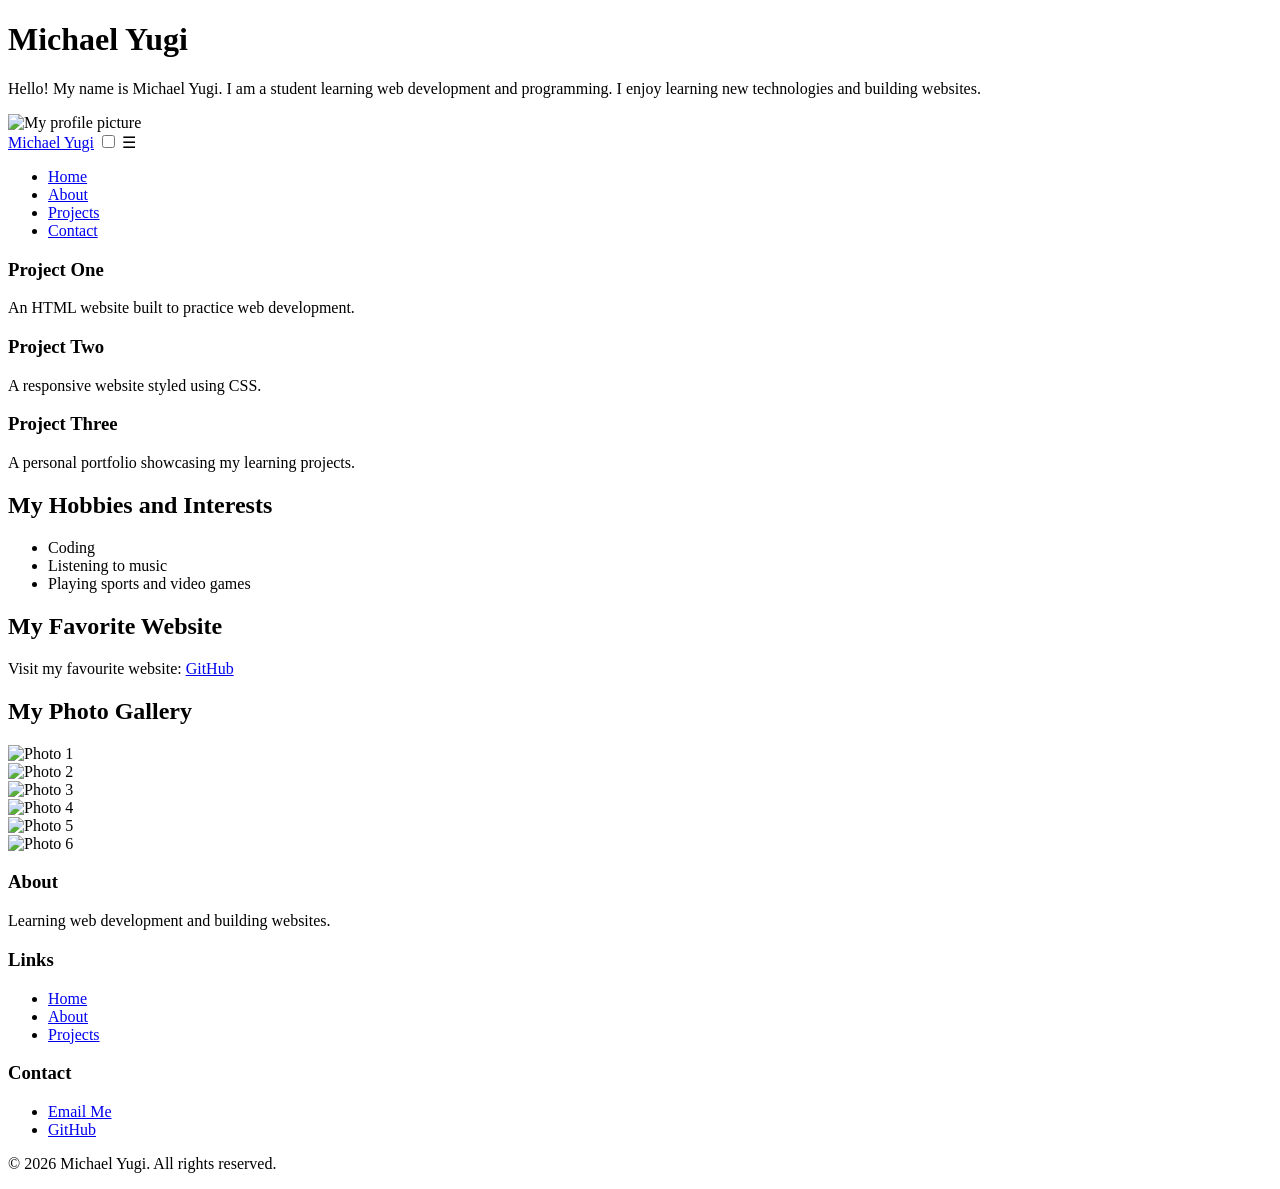
==== index.html @ ea3ce77a "Rename index,html to index.html" ====
<!DOCTYPE html>
<html lang="en">
<head>
    <meta charset="UTF-8">
    <meta name="viewport" content="width=device-width, initial-scale=1.0">
    <title>Michael Yugi - Home</title>

<link rel="preconnect" href="https://fonts.googleapis.com">
<link rel="preconnect" href="https://fonts.gstatic.com" crossorigin>
<link href="https://fonts.googleapis.com/css2?family=Roboto:wght@400;500;600;700&display=swap" rel="stylesheet">

<link rel="stylesheet" href="styles.css">
</head>
    
<body>

    <!-- Main heading -->
    <h1>Michael Yugi</h1>

    <!-- Introduction -->
    <p>
        Hello! My name is Michael Yugi. I am a student learning
        web development and programming. I enjoy learning new
        technologies and building websites.
    </p>
    
    <!-- My image -->
    <img src="https://placehold.co/300x300" alt="My profile picture">

<nav class="navbar">
    <a href="#home" class="logo">Michael Yugi</a>

    <input type="checkbox" id="menu-toggle">

    <label for="menu-toggle" class="menu-icon">
        ☰
    </label>

    <ul class="nav-links">
        <li><a href="#home">Home</a></li>
        <li><a href="#about">About</a></li>
        <li><a href="#projects">Projects</a></li>
        <li><a href="#contact">Contact</a></li>
    </ul>
</nav>

    <!-- Cards Section -->
<section class="cards-container" id="projects">

    <div class="card">
        <h3>Project One</h3>
        <p> An HTML website built to practice web development.</p>
    </div>

    <div class="card">
        <h3>Project Two</h3>
        <p>A responsive website styled using CSS.</p>
    </div>

    <div class="card">
        <h3>Project Three</h3>
        <p>A personal portfolio showcasing my learning projects.</p>
    </div>

</section>
    
    <!-- Hobbies -->
    <h2>My Hobbies and Interests</h2>

    <ul>
        <li>Coding</li>
        <li>Listening to music</li>
        <li> Playing sports and video games</li>
    </ul>

    <!-- Favorite website -->
    <h2>My Favorite Website</h2>

    <p>
        Visit my favourite website:
        <a href="https://github.com" target="_blank">GitHub</a>
    </p>

  <!-- Photo Gallery -->
<section class="gallery-section">

    <h2>My Photo Gallery</h2>

    <div class="photo-gallery">

        <div class="gallery-item">
            <img src="images/photo1.jpg" alt="Photo 1">
        </div>

        <div class="gallery-item">
            <img src="images/photo2.jpg" alt="Photo 2">
        </div>

        <div class="gallery-item">
            <img src="images/photo3.jpg" alt="Photo 3">
        </div>

        <div class="gallery-item">
            <img src="images/photo4.jpg" alt="Photo 4">
        </div>

        <div class="gallery-item">
            <img src="images/photo5.jpg" alt="Photo 5">
        </div>

        <div class="gallery-item">
            <img src="images/photo6.jpg" alt="Photo 6">
        </div>

    </div>

</section>

</body>
</html>

<!-- Footer -->
<footer class="footer">
    <div class="footer-columns">
        <div class="footer-column">
            <h3>About</h3>
            <p>Learning web development and building websites.</p>
        </div>
        <div class="footer-column">
            <h3>Links</h3>
            <ul>
            <li><a href="#home">Home</a></li>
            <li><a href="#about">About</a></li>
            <li><a href="#projects">Projects</a></li>
            </ul>
        </div>
        <div class="footer-column">
            <h3>Contact</h3>
            <ul>
            <li><a href="mailto:michaelyugi598@gmail.com">Email Me</a></li>
            <li><a href="https://github.com/michael-yugi">GitHub</a></li>
        </ul>
        </div>
    </div>
    
    <p class="copyright">
        &copy; 2026 Michael Yugi. All rights reserved.
    </p>
</footer>
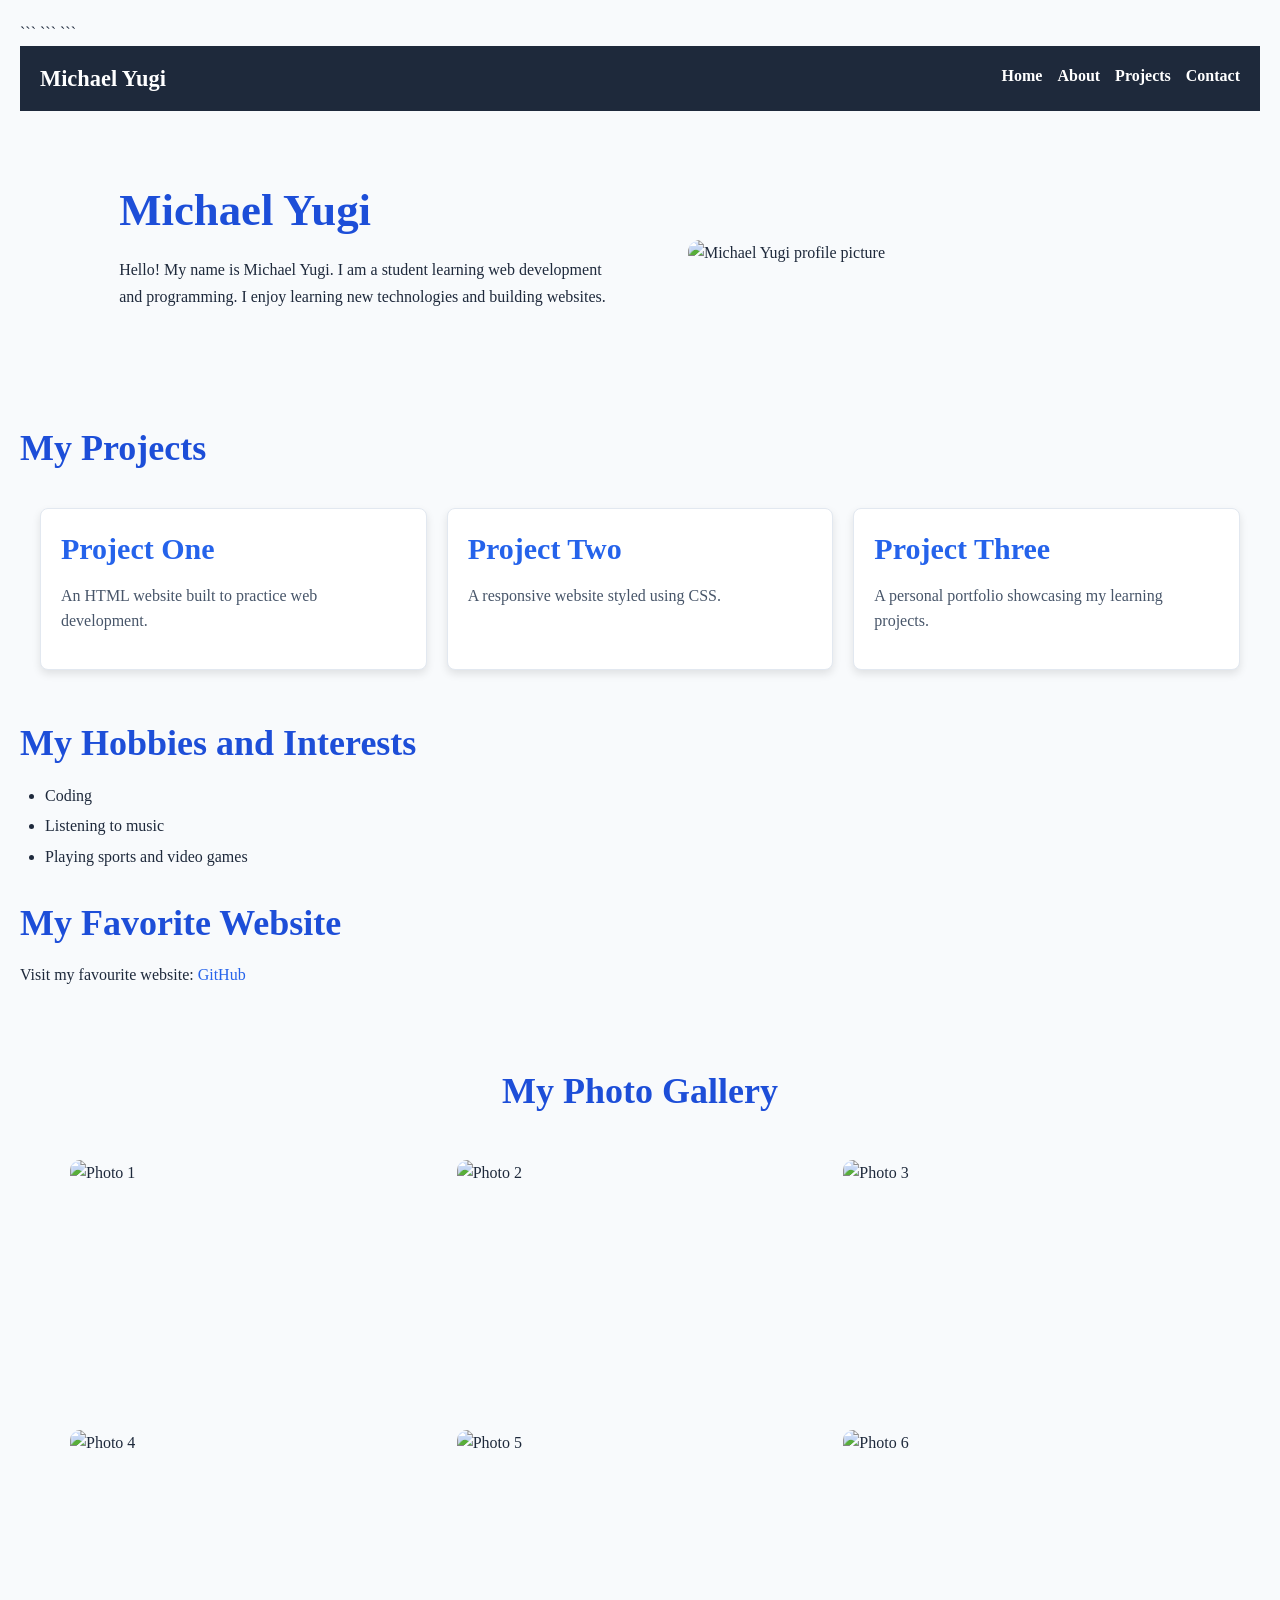
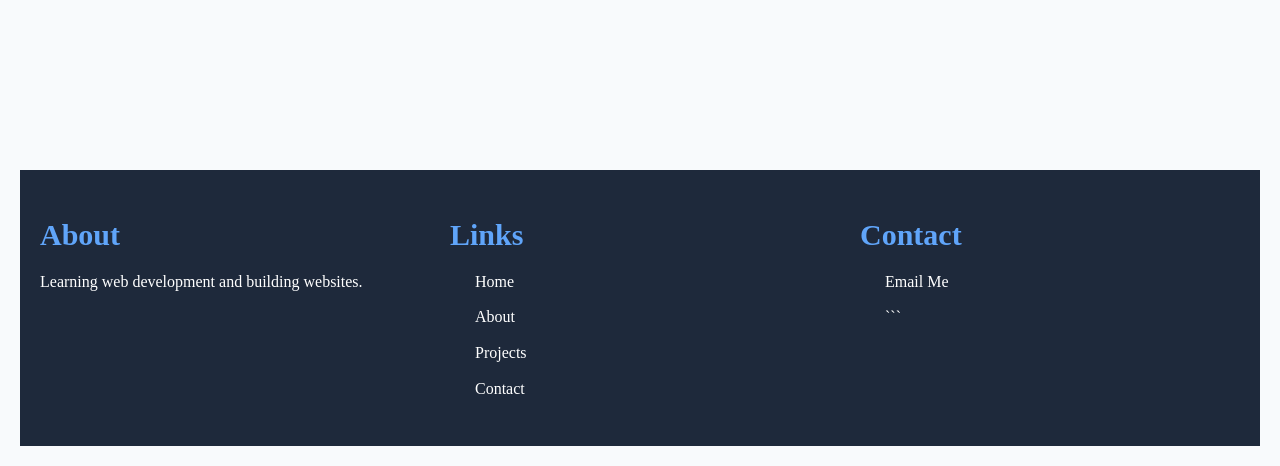
==== commit 02ea87aa: "deleted exercise 2" ====
--- a/index.html
+++ b/index.html
@@ -1,149 +1,215 @@
 <!DOCTYPE html>
+
 <html lang="en">
+
 <head>
     <meta charset="UTF-8">
     <meta name="viewport" content="width=device-width, initial-scale=1.0">
-    <title>Michael Yugi - Home</title>
-
-<link rel="preconnect" href="https://fonts.googleapis.com">
-<link rel="preconnect" href="https://fonts.gstatic.com" crossorigin>
-<link href="https://fonts.googleapis.com/css2?family=Roboto:wght@400;500;600;700&display=swap" rel="stylesheet">
+
+```
+<meta name="description" content="Michael Yugi's personal portfolio website.">
+
+<title>Michael Yugi - Home</title>
 
 <link rel="stylesheet" href="styles.css">
+```
+
 </head>
-    
+
 <body>
 
-    <!-- Main heading -->
-    <h1>Michael Yugi</h1>
-
-    <!-- Introduction -->
-    <p>
-        Hello! My name is Michael Yugi. I am a student learning
-        web development and programming. I enjoy learning new
-        technologies and building websites.
-    </p>
-    
-    <!-- My image -->
-    <img src="https://placehold.co/300x300" alt="My profile picture">
-
-<nav class="navbar">
-    <a href="#home" class="logo">Michael Yugi</a>
-
-    <input type="checkbox" id="menu-toggle">
-
-    <label for="menu-toggle" class="menu-icon">
-        ☰
-    </label>
-
-    <ul class="nav-links">
-        <li><a href="#home">Home</a></li>
-        <li><a href="#about">About</a></li>
-        <li><a href="#projects">Projects</a></li>
-        <li><a href="#contact">Contact</a></li>
-    </ul>
-</nav>
-
-    <!-- Cards Section -->
-<section class="cards-container" id="projects">
-
-    <div class="card">
-        <h3>Project One</h3>
-        <p> An HTML website built to practice web development.</p>
-    </div>
-
-    <div class="card">
-        <h3>Project Two</h3>
-        <p>A responsive website styled using CSS.</p>
-    </div>
-
-    <div class="card">
-        <h3>Project Three</h3>
-        <p>A personal portfolio showcasing my learning projects.</p>
-    </div>
-
-</section>
-    
-    <!-- Hobbies -->
-    <h2>My Hobbies and Interests</h2>
-
-    <ul>
-        <li>Coding</li>
-        <li>Listening to music</li>
-        <li> Playing sports and video games</li>
-    </ul>
-
-    <!-- Favorite website -->
-    <h2>My Favorite Website</h2>
-
-    <p>
-        Visit my favourite website:
-        <a href="https://github.com" target="_blank">GitHub</a>
-    </p>
-
-  <!-- Photo Gallery -->
-<section class="gallery-section">
-
-    <h2>My Photo Gallery</h2>
-
-    <div class="photo-gallery">
-
-        <div class="gallery-item">
-            <img src="images/photo1.jpg" alt="Photo 1">
-        </div>
-
-        <div class="gallery-item">
-            <img src="images/photo2.jpg" alt="Photo 2">
-        </div>
-
-        <div class="gallery-item">
-            <img src="images/photo3.jpg" alt="Photo 3">
-        </div>
-
-        <div class="gallery-item">
-            <img src="images/photo4.jpg" alt="Photo 4">
-        </div>
-
-        <div class="gallery-item">
-            <img src="images/photo5.jpg" alt="Photo 5">
-        </div>
-
-        <div class="gallery-item">
-            <img src="images/photo6.jpg" alt="Photo 6">
-        </div>
-
-    </div>
-
-</section>
-
-</body>
-</html>
+```
+<!-- Navigation Bar -->
+<header>
+    <nav class="navbar">
+
+        <a href="index.html" class="logo">Michael Yugi</a>
+
+        <input type="checkbox" id="menu-toggle">
+
+        <label for="menu-toggle" class="menu-icon">
+            ☰
+        </label>
+
+        <ul class="nav-links">
+            <li><a href="index.html">Home</a></li>
+            <li><a href="about.html">About</a></li>
+            <li><a href="projects.html">Projects</a></li>
+            <li><a href="contact.html">Contact</a></li>
+        </ul>
+
+    </nav>
+</header>
+
+
+<!-- Main Content -->
+<main id="home">
+
+    <!-- Hero Section -->
+    <section class="hero">
+
+        <div class="hero-content">
+
+            <h1>Michael Yugi</h1>
+
+            <p>
+                Hello! My name is Michael Yugi. I am a student learning
+                web development and programming. I enjoy learning new
+                technologies and building websites.
+            </p>
+
+        </div>
+
+        <div class="hero-image">
+            <img src="https://placehold.co/300x300"
+                alt="Michael Yugi profile picture">
+        </div>
+
+    </section>
+
+
+    <!-- Projects Section -->
+    <section class="cards-section" id="projects">
+
+        <h2>My Projects</h2>
+
+        <div class="cards-container">
+
+            <div class="card">
+                <h3>Project One</h3>
+                <p>
+                    An HTML website built to practice web development.
+                </p>
+            </div>
+
+            <div class="card">
+                <h3>Project Two</h3>
+                <p>
+                    A responsive website styled using CSS.
+                </p>
+            </div>
+
+            <div class="card">
+                <h3>Project Three</h3>
+                <p>
+                    A personal portfolio showcasing my learning projects.
+                </p>
+            </div>
+
+        </div>
+
+    </section>
+
+
+    <!-- Hobbies Section -->
+    <section class="hobbies-section" id="about">
+
+        <h2>My Hobbies and Interests</h2>
+
+        <ul>
+            <li>Coding</li>
+            <li>Listening to music</li>
+            <li>Playing sports and video games</li>
+        </ul>
+
+    </section>
+
+
+    <!-- Favorite Website -->
+    <section class="favorite-website">
+
+        <h2>My Favorite Website</h2>
+
+        <p>
+            Visit my favourite website:
+            <a href="https://github.com" target="_blank"
+                rel="noopener noreferrer">GitHub</a>
+        </p>
+
+    </section>
+
+
+    <!-- Photo Gallery -->
+    <section class="gallery-section">
+
+        <h2>My Photo Gallery</h2>
+
+        <div class="photo-gallery">
+
+            <div class="gallery-item">
+                <img src="images/photo1.jpg" alt="Photo 1">
+            </div>
+
+            <div class="gallery-item">
+                <img src="images/photo2.jpg" alt="Photo 2">
+            </div>
+
+            <div class="gallery-item">
+                <img src="images/photo3.jpg" alt="Photo 3">
+            </div>
+
+            <div class="gallery-item">
+                <img src="images/photo4.jpg" alt="Photo 4">
+            </div>
+
+            <div class="gallery-item">
+                <img src="images/photo5.jpg" alt="Photo 5">
+            </div>
+
+            <div class="gallery-item">
+                <img src="images/photo6.jpg" alt="Photo 6">
+            </div>
+
+        </div>
+
+    </section>
+
+</main>
+
 
 <!-- Footer -->
 <footer class="footer">
+
     <div class="footer-columns">
+
+        <!-- About Column -->
         <div class="footer-column">
+
             <h3>About</h3>
-            <p>Learning web development and building websites.</p>
-        </div>
+
+            <p>
+                Learning web development and building websites.
+            </p>
+
+        </div>
+
+
+        <!-- Links Column -->
         <div class="footer-column">
+
             <h3>Links</h3>
+
             <ul>
-            <li><a href="#home">Home</a></li>
-            <li><a href="#about">About</a></li>
-            <li><a href="#projects">Projects</a></li>
+                <li><a href="index.html">Home</a></li>
+                <li><a href="about.html">About</a></li>
+                <li><a href="projects.html">Projects</a></li>
+                <li><a href="contact.html">Contact</a></li>
             </ul>
-        </div>
+
+        </div>
+
+
+        <!-- Contact Column -->
         <div class="footer-column">
+
             <h3>Contact</h3>
+
             <ul>
-            <li><a href="mailto:michaelyugi598@gmail.com">Email Me</a></li>
-            <li><a href="https://github.com/michael-yugi">GitHub</a></li>
-        </ul>
-        </div>
-    </div>
-    
-    <p class="copyright">
-        &copy; 2026 Michael Yugi. All rights reserved.
-    </p>
-</footer>
+                <li>
+                    <a href="mailto:michaelyugi598@gmail.com">
+                        Email Me
+                    </a>
+                </li>
+
+                <li>
+```
--- a/styles.css
+++ b/styles.css
@@ -0,0 +1,1385 @@
+@import url('https://fonts.googleapis.com/css2?family=Open+Sans:wght@400;500;600;700&family=Poppins:wght@400;500;600;700&display=swap');
+* {
+    margin: 0;
+    padding: 0;
+    box-sizing: border-box;
+}
+
+body {
+    font-family: 'Roboto', sans-serif;
+    font-size: 16px;
+    line-height: 1.6;
+    color: #333333;
+    background-color: #f4f4f4;
+    padding: 20px;
+}
+
+h1 {
+    font-size: 36px;
+    font-weight: 700;
+    color: #1a73e8;
+    margin-bottom: 20px;
+}
+
+h2 {
+    font-size: 28px;
+    font-weight: 700;
+    color: #174ea6;
+    margin-top: 20px;
+    margin-bottom: 15px;
+}
+
+h3 {
+    font-size: 24px;
+    font-weight: 600;
+    color: #333333;
+    margin-top: 15px;
+    margin-bottom: 12px;
+}
+
+h4 {
+    font-size: 20px;
+    font-weight: 600;
+    color: #333333;
+    margin-top: 12px;
+    margin-bottom: 10px;
+}
+
+h5 {
+    font-size: 18px;
+    font-weight: 500;
+    color: #444444;
+    margin-top: 10px;
+    margin-bottom: 8px;
+}
+
+h6 {
+    font-size: 16px;
+    font-weight: 500;
+    color: #555555;
+    margin-top: 8px;
+    margin-bottom: 6px;
+}
+
+p {
+    margin-bottom: 15px;
+}
+
+a {
+    color: #1a73e8;
+    text-decoration: none;
+}
+
+a:hover {
+    color: #174ea6;
+    text-decoration: underline;
+}
+
+ul,
+ol {
+    margin-left: 25px;
+    margin-bottom: 15px;
+}
+
+li {
+    margin-bottom: 5px;
+}
+
+img {
+    max-width: 100%;
+    height: auto;
+}
+
+button {
+    background-color: #1a73e8;
+    color: white;
+    padding: 10px 20px;
+    border: none;
+    border-radius: 5px;
+    cursor: pointer;
+    font-size: 16px;
+}
+
+button:hover {
+    background-color: #174ea6;
+}
+
+@media (max-width: 600px) {
+    body {
+        padding: 10px;
+    }
+
+    h1 {
+        font-size: 28px;
+    }
+
+    h2 {
+        font-size: 24px;
+    }
+
+    h3 {
+        font-size: 20px;
+    }
+}
+
+/* Typography System */
+
+:root {
+    --font-xs: 0.75rem;    /* 12px */
+    --font-sm: 0.875rem;   /* 14px */
+    --font-base: 1rem;     /* 16px */
+    --font-lg: 1.125rem;   /* 18px */
+    --font-xl: 1.5rem;     /* 24px */
+    --font-2xl: 1.875rem;  /* 30px */
+    --font-3xl: 2.25rem;   /* 36px */
+    --font-4xl: 2.5rem;    /* 40px */
+}
+
+/* Body text */
+body {
+    font-family: "Roboto", sans-serif;
+    font-size: var(--font-base);
+    line-height: 1.6;
+    color: var(--color-text);
+    background-color: var(--color-background);
+}
+
+/* Headings */
+h1,
+h2,
+h3,
+h4,
+h5,
+h6 {
+    font-family: "Poppins", sans-serif;
+    line-height: 1.2;
+}
+
+h1 {
+    font-size: var(--font-4xl);
+}
+
+h2 {
+    font-size: var(--font-3xl);
+}
+
+h3 {
+    font-size: var(--font-2xl);
+}
+
+/* Small text */
+small {
+    font-size: var(--font-sm);
+}
+
+/* Color Scheme */
+
+:root {
+    --color-primary: #2563eb;
+    --color-secondary: #7c3aed;
+    --color-background: #f8fafc;
+    --color-text: #1e293b;
+    --color-muted: #64748b;
+
+    /* Primary color variations */
+    --color-primary-light: #dbeafe;
+    --color-primary-dark: #1d4ed8;
+}
+
+/* Page background and text */
+body {
+    background-color: var(--color-background);
+    color: var(--color-text);
+}
+
+/* Headings */
+h1,
+h2,
+h3 {
+    color: var(--color-primary-dark);
+}
+
+/* Links */
+a {
+    color: var(--color-primary);
+    text-decoration: none;
+}
+
+a:hover {
+    color: var(--color-secondary);
+    text-decoration: underline;
+}
+
+/* Buttons */
+button {
+    background-color: var(--color-primary);
+    color: white;
+    padding: 10px 20px;
+    border: none;
+    border-radius: 6px;
+    cursor: pointer;
+}
+
+button:hover {
+    background-color: var(--color-primary-dark);
+}
+
+/* Cards and sections */
+.card {
+    background-color: var(--color-background);
+    padding: 20px;
+    border-radius: 10px;
+    border: 1px solid #e2e8f0;
+}
+
+/* Muted text */
+small,
+.muted-text {
+    color: var(--color-muted);
+}
+
+/* Navigation Bar */
+.navbar {
+    display: flex;
+    justify-content: space-between;
+    align-items: center;
+    padding: 15px 30px;
+    background-color: #1e293b;
+    color: white;
+}
+
+.logo {
+    font-size: 24px;
+    font-weight: bold;
+}
+
+.nav-links {
+    display: flex;
+    gap: 20px;
+    list-style: none;
+    margin: 0;
+    padding: 0;
+}
+
+.nav-links a {
+    color: white;
+    text-decoration: none;
+}
+
+.nav-links a:hover {
+    color: #60a5fa;
+}
+
+/* Responsive Navigation */
+@media (max-width: 600px) {
+    .navbar {
+        flex-direction: column;
+        gap: 15px;
+    }
+
+    .nav-links {
+        flex-wrap: wrap;
+        justify-content: center;
+        gap: 12px;
+    }
+}
+
+/* Cards Layout */
+.cards-container {
+    display: flex;
+    justify-content: space-between;
+    align-items: stretch;
+    flex-wrap: wrap;
+    gap: 20px;
+    padding: 30px;
+}
+
+.card {
+    flex: 1 1 250px;
+    padding: 20px;
+    background-color: white;
+    border: 1px solid #e2e8f0;
+    border-radius: 10px;
+    box-shadow: 0 4px 8px rgba(0, 0, 0, 0.1);
+}
+
+.card h3 {
+    margin-top: 0;
+    color: #2563eb;
+}
+
+.card p {
+    color: #475569;
+}
+
+/* Footer Layout */
+.footer {
+    background-color: #1e293b;
+    color: white;
+    padding: 30px;
+}
+
+.footer-columns {
+    display: flex;
+    justify-content: space-between;
+    gap: 30px;
+    flex-wrap: wrap;
+}
+
+.footer-column {
+    flex: 1 1 200px;
+}
+
+.footer-column h3 {
+    color: #60a5fa;
+}
+
+.footer-column a {
+    display: block;
+    color: white;
+    text-decoration: none;
+    margin-bottom: 8px;
+}
+
+.footer-column a:hover {
+    color: #60a5fa;
+}
+
+.copyright {
+    text-align: center;
+    border-top: 1px solid #475569;
+    padding-top: 15px;
+    margin-top: 25px;
+}
+
+/* Photo Gallery */
+.gallery-section {
+    padding: 30px;
+}
+
+.gallery-section h2 {
+    text-align: center;
+    margin-bottom: 25px;
+}
+
+.photo-gallery {
+    display: grid;
+    grid-template-columns: repeat(3, 1fr);
+    gap: 20px;
+}
+
+.gallery-item {
+    overflow: hidden;
+    border-radius: 10px;
+}
+
+.gallery-item img {
+    width: 100%;
+    height: 220px;
+    object-fit: cover;
+    display: block;
+    transition: transform 0.3s ease;
+}
+
+.gallery-item img:hover {
+    transform: scale(1.05);
+}
+
+/* Responsive Gallery */
+@media (max-width: 768px) {
+    .photo-gallery {
+        grid-template-columns: repeat(2, 1fr);
+    }
+}
+
+@media (max-width: 480px) {
+    .photo-gallery {
+        grid-template-columns: 1fr;
+    }
+}
+
+/* Mobile-first navigation */
+
+.navbar {
+    display: flex;
+    justify-content: space-between;
+    align-items: center;
+    flex-wrap: wrap;
+    padding: 15px 20px;
+    background-color: #1e293b;
+}
+
+.logo {
+    color: white;
+    font-size: 1.4rem;
+    font-weight: bold;
+    text-decoration: none;
+}
+
+#menu-toggle {
+    display: none;
+}
+
+.menu-icon {
+    color: white;
+    font-size: 1.8rem;
+    cursor: pointer;
+}
+
+.nav-links {
+    display: none;
+    flex-direction: column;
+    width: 100%;
+    gap: 15px;
+    list-style: none;
+    padding: 20px 0 0;
+    margin: 0;
+}
+
+.nav-links a {
+    color: white;
+    text-decoration: none;
+}
+
+.nav-links a:hover {
+    color: #60a5fa;
+}
+
+/* Show menu when hamburger is clicked */
+#menu-toggle:checked ~ .nav-links {
+    display: flex;
+}
+
+/* Desktop navigation */
+@media (min-width: 768px) {
+    .menu-icon {
+        display: none;
+    }
+
+    .nav-links {
+        display: flex;
+        flex-direction: row;
+        width: auto;
+        padding: 0;
+    }
+}
+
+/* Mobile-first home page */
+
+.hero {
+    display: flex;
+    flex-direction: column;
+    gap: 30px;
+    padding: 40px 20px;
+}
+
+.hero-content {
+    width: 100%;
+}
+
+.hero-content h1 {
+    font-size: 2rem;
+}
+
+.hero-content p {
+    line-height: 1.7;
+}
+
+.hero-image img {
+    display: block;
+    width: 100%;
+    max-width: 350px;
+    height: auto;
+    margin: 0 auto;
+    border-radius: 12px;
+}
+
+.hero-button {
+    display: inline-block;
+    padding: 12px 20px;
+    margin-top: 10px;
+    background-color: #2563eb;
+    color: white;
+    text-decoration: none;
+    border-radius: 6px;
+}
+
+/* Desktop hero layout */
+@media (min-width: 1024px) {
+    .hero {
+        flex-direction: row;
+        align-items: center;
+        justify-content: space-between;
+        gap: 50px;
+        padding: 70px 8%;
+    }
+
+    .hero-content,
+    .hero-image {
+        flex: 1;
+    }
+
+    .hero-content h1 {
+        font-size: 2.8rem;
+    }
+
+    .hero-image img {
+        max-width: 450px;
+    }
+}
+
+/* Mobile-first projects layout */
+
+.projects-section {
+    padding: 40px 20px;
+}
+
+.projects-section h2 {
+    text-align: center;
+    margin-bottom: 25px;
+}
+
+.projects-grid {
+    display: grid;
+    grid-template-columns: 1fr;
+    gap: 20px;
+}
+
+.project-card {
+    padding: 20px;
+    background-color: white;
+    border: 1px solid #e2e8f0;
+    border-radius: 10px;
+    box-shadow: 0 4px 8px rgba(0, 0, 0, 0.08);
+}
+
+/* Tablet: two columns */
+@media (min-width: 768px) {
+    .projects-grid {
+        grid-template-columns: repeat(2, minmax(0, 1fr));
+    }
+}
+
+/* Desktop: three columns */
+@media (min-width: 1024px) {
+    .projects-grid {
+        grid-template-columns: repeat(3, minmax(0, 1fr));
+    }
+}
+
+/* Large desktop */
+@media (min-width: 1280px) {
+    .projects-section {
+        padding: 60px 8%;
+    }
+}
+
+/* Mobile-first contact layout */
+
+.contact-section {
+    padding: 40px 20px;
+}
+
+.contact-layout {
+    display: grid;
+    grid-template-columns: 1fr;
+    gap: 30px;
+}
+
+.contact-form {
+    display: flex;
+    flex-direction: column;
+    gap: 12px;
+    width: 100%;
+}
+
+.contact-form input,
+.contact-form textarea {
+    width: 100%;
+    box-sizing: border-box;
+    padding: 12px;
+    border: 1px solid #cbd5e1;
+    border-radius: 6px;
+    font: inherit;
+}
+
+.contact-form button {
+    padding: 12px;
+    background-color: #2563eb;
+    color: white;
+    border: none;
+    border-radius: 6px;
+    cursor: pointer;
+}
+
+.contact-sidebar {
+    padding: 20px;
+    background-color: #e2e8f0;
+    border-radius: 10px;
+}
+
+/* Desktop: form and sidebar */
+@media (min-width: 1024px) {
+    .contact-layout {
+        grid-template-columns: 2fr 1fr;
+        align-items: start;
+    }
+}
+
+/* Responsive foundation */
+
+*,
+*::before,
+*::after {
+    box-sizing: border-box;
+}
+
+html {
+    scroll-behavior: smooth;
+}
+
+body {
+    margin: 0;
+    min-width: 320px;
+}
+
+img {
+    max-width: 100%;
+    height: auto;
+}
+
+section {
+    scroll-margin-top: 20px;
+}
+
+/* Tablet */
+@media (min-width: 768px) {
+    body {
+        font-size: 1rem;
+    }
+}
+
+/* Desktop */
+@media (min-width: 1024px) {
+    body {
+        font-size: 1.05rem;
+    }
+}
+
+/* Large desktop */
+@media (min-width: 1280px) {
+    body {
+        font-size: 1.1rem;
+    }
+}
+/* Button hover effect */
+button,
+.hero-button {
+    transition: all 0.3s ease;
+}
+
+button:hover,
+.hero-button:hover {
+    transform: translateY(-2px);
+    box-shadow: 0 4px 6px rgba(0, 0, 0, 0.1);
+}
+
+/* Link hover effect */
+a {
+    transition: color 0.3s ease;
+}
+
+a:hover {
+    color: var(--color-primary);
+}
+
+/* Card hover effect */
+.card,
+.project-card {
+    transition: transform 0.3s ease, box-shadow 0.3s ease;
+}
+
+.card:hover,
+.project-card:hover {
+    transform: translateY(-5px);
+    box-shadow: 0 10px 20px rgba(0, 0, 0, 0.1);
+}
+/* Smooth transitions */
+button,
+.card,
+.project-card,
+.hero-button,
+.nav-links a {
+    transition: all 0.3s ease;
+}
+
+/* Keyboard accessibility */
+a:focus-visible,
+button:focus-visible,
+input:focus-visible,
+textarea:focus-visible {
+    outline: 2px solid var(--color-primary);
+    outline-offset: 2px;
+}
+
+/* Make form fields easier to identify */
+input:focus-visible,
+textarea:focus-visible {
+    border-color: var(--color-primary);
+}
+
+/* Consistent spacing */
+section {
+    margin-bottom: 30px;
+}
+
+h1,
+h2,
+h3 {
+    line-height: 1.3;
+}
+
+/* Responsive images */
+img {
+    max-width: 100%;
+    height: auto;
+}
+
+/* Prevent unwanted horizontal scrolling */
+html,
+body {
+    max-width: 100%;
+}
+
+*,
+*::before,
+*::after {
+    box-sizing: border-box;
+}
+
+/* Respect reduced-motion preferences */
+@media (prefers-reduced-motion: reduce) {
+    *,
+    *::before,
+    *::after {
+        scroll-behavior: auto !important;
+        transition-duration: 0.01ms !important;
+        animation-duration: 0.01ms !important;
+        animation-iteration-count: 1 !important;
+    }
+}
+
+/* Box Model Practice */
+
+.box-container {
+    display: flex;
+    flex-wrap: wrap;
+    gap: 20px;
+    padding: 20px;
+}
+
+.box {
+    width: 200px;
+    min-height: 120px;
+    text-align: center;
+    font-weight: bold;
+    display: flex;
+    justify-content: center;
+    align-items: center;
+}
+
+/* Exercise 1: Content */
+.content-box {
+    background-color: lightblue;
+}
+
+/* Exercise 2: Padding */
+.padding-box {
+    background-color: lightgreen;
+    padding: 20px;
+}
+
+/* Exercise 3: Border */
+.border-box {
+    background-color: lightyellow;
+    border: 5px solid black;
+}
+
+/* Exercise 4: Margin */
+.margin-box {
+    background-color: lightcoral;
+    margin: 20px;
+}
+
+/* Exercise 2: Debug the Layout */
+
+.debug-section {
+    margin-top: 40px;
+}
+
+.broken-box {
+    width: 300px;
+    padding: 20px;
+    border: none;
+    box-sizing: border-box;
+    background-color: lightblue;
+    text-align: center;
+}
+
+/* Exercise 3: Card Component */
+
+.card-section {
+    margin-top: 40px;
+}
+
+.practice-card {
+    width: 300px;
+    padding: 20px;
+    border: 1px solid gray;
+    box-sizing: border-box;
+    border-radius: 8px;
+    margin: 20px 0;
+    background-color: white;
+}
+
+.practice-card img {
+    width: 100%;
+    height: 150px;
+    object-fit: cover;
+    display: block;
+}
+
+.card-content {
+    padding-top: 15px;
+}
+
+.card-content h3 {
+    margin-bottom: 15px;
+}
+
+.card-content p {
+    margin-bottom: 20px;
+    line-height: 1.6;
+}
+
+.card-content button {
+    padding: 10px 20px;
+    background-color: #1e40af;
+    color: white;
+    border: none;
+    border-radius: 5px;
+    cursor: pointer;
+}
+
+.card-content button:hover {
+    background-color: #1e3a8a;
+}
+
+/* Apply Typography */
+
+body {
+    font-family: var(--font-body);
+    font-size: var(--font-base);
+    line-height: 1.6;
+}
+
+h1, h2, h3, h4, h5, h6 {
+    font-family: var(--font-heading);
+    font-weight: 600;
+    margin-bottom: 1rem;
+}
+
+h1 {
+    font-size: var(--font-4xl);
+}
+
+h2 {
+    font-size: var(--font-3xl);
+}
+
+h3 {
+    font-size: var(--font-2xl);
+}
+
+p {
+    font-size: var(--font-base);
+}
+
+small {
+    font-size: var(--font-sm);
+}
+
+/* Task 4.1: Flexbox Navigation */
+
+header nav {
+    display: flex;
+    justify-content: space-between;
+    align-items: center;
+    padding: 15px 30px;
+}
+
+header nav ul {
+    display: flex;
+    align-items: center;
+    gap: 25px;
+    list-style: none;
+}
+
+header nav ul li a {
+    text-decoration: none;
+    color: var(--color-text);
+    font-weight: 600;
+}
+
+/* Exercise 2: Flexbox Card Layout */
+
+.cards-container {
+    display: flex;
+    flex-wrap: wrap;
+    justify-content: space-between;
+    align-items: stretch;
+    gap: 20px;
+    padding: 20px;
+}
+
+.card {
+    flex: 1 1 250px;
+    padding: 20px;
+    background-color: white;
+    border-radius: 8px;
+    box-shadow: 0 4px 8px rgba(0, 0, 0, 0.1);
+}
+
+.card h3 {
+    margin-bottom: 15px;
+}
+
+.card p {
+    line-height: 1.6;
+}
+
+/* Exercise 3: Flexbox Footer Layout */
+
+.footer {
+    background-color: #1e293b;
+    color: white;
+    padding: 30px 20px;
+    margin-top: 40px;
+}
+
+.footer-columns {
+    display: flex;
+    justify-content: space-between;
+    align-items: flex-start;
+    gap: 30px;
+    flex-wrap: wrap;
+}
+
+.footer-column {
+    flex: 1 1 200px;
+}
+
+.footer-column h3 {
+    color: #60a5fa;
+    margin-bottom: 15px;
+}
+
+.footer-column ul {
+    list-style: none;
+    padding: 0;
+}
+
+.footer-column ul li {
+    margin-bottom: 10px;
+}
+
+.footer-column a {
+    color: white;
+    text-decoration: none;
+}
+
+.footer-column a:hover {
+    color: #60a5fa;
+}
+
+.copyright {
+    text-align: center;
+    border-top: 1px solid #475569;
+    padding-top: 20px;
+    margin-top: 25px;
+}
+
+/* Photo Gallery - CSS Grid */
+.photo-gallery {
+    display: grid;
+    grid-template-columns: repeat(3, 1fr);
+    gap: 20px;
+    padding: 20px;
+}
+
+.gallery-item img {
+    width: 100%;
+    height: 250px;
+    object-fit: cover;
+    display: block;
+}
+
+/* Responsive Photo Gallery */
+@media (max-width: 768px) {
+    .photo-gallery {
+        grid-template-columns: repeat(2, 1fr);
+    }
+}
+
+@media (max-width: 480px) {
+    .photo-gallery {
+        grid-template-columns: 1fr;
+    }
+}
+
+/* Magazine Layout - CSS Grid */
+
+.magazine-container {
+    display: grid;
+    grid-template-columns: 250px 1fr;
+    grid-template-rows: auto 1fr auto;
+    grid-template-areas:
+        "header header"
+        "sidebar content"
+        "footer footer";
+    gap: 20px;
+    padding: 20px;
+}
+
+.magazine-header {
+    grid-area: header;
+    background-color: #1e293b;
+    color: white;
+    text-align: center;
+    padding: 30px;
+}
+
+.magazine-sidebar {
+    grid-area: sidebar;
+    background-color: #e2e8f0;
+    padding: 20px;
+}
+
+.magazine-content {
+    grid-area: content;
+    padding: 20px;
+}
+
+.magazine-content article {
+    background-color: white;
+    padding: 20px;
+    margin-bottom: 20px;
+    border-radius: 8px;
+    box-shadow: 0 2px 6px rgba(0, 0, 0, 0.1);
+}
+
+.magazine-footer {
+    grid-area: footer;
+    background-color: #1e293b;
+    color: white;
+    text-align: center;
+    padding: 20px;
+}
+
+/* Responsive Magazine Layout */
+
+@media (max-width: 768px) {
+    .magazine-container {
+        grid-template-columns: 1fr;
+        grid-template-areas:
+            "header"
+            "sidebar"
+            "content"
+            "footer";
+    }
+
+    .magazine-sidebar {
+        text-align: center;
+    }
+}
+
+/* Responsive Project Cards Grid */
+
+.projects-grid-section {
+    padding: 40px 20px;
+    text-align: center;
+}
+
+.projects-grid {
+    display: grid;
+    grid-template-columns: repeat(3, 1fr);
+    gap: 25px;
+    margin-top: 30px;
+}
+
+.project-card {
+    background-color: white;
+    padding: 25px;
+    border-radius: 10px;
+    box-shadow: 0 4px 10px rgba(0, 0, 0, 0.1);
+    text-align: left;
+}
+
+.project-card h2 {
+    margin-bottom: 15px;
+}
+
+.project-card p {
+    line-height: 1.6;
+    margin-bottom: 20px;
+}
+
+.project-card a {
+    display: inline-block;
+    padding: 10px 18px;
+    background-color: var(--color-primary);
+    color: white;
+    text-decoration: none;
+    border-radius: 5px;
+}
+
+/* Responsive Project Cards */
+
+@media (max-width: 1023px) {
+    .projects-grid {
+        grid-template-columns: repeat(2, 1fr);
+    }
+}
+
+@media (max-width: 767px) {
+    .projects-grid {
+        grid-template-columns: 1fr;
+    }
+}
+
+/* Mobile Navigation */
+@media (max-width: 767px) {
+    .navbar {
+        flex-wrap: wrap;
+    }
+
+    .nav-links {
+        display: none;
+        flex-direction: column;
+        width: 100%;
+        text-align: center;
+        gap: 15px;
+        padding: 20px 0;
+    }
+
+    .menu-toggle:checked ~ .nav-links {
+        display: flex;
+    }
+}
+
+/* Hamburger Menu Styling */
+
+.hamburger {
+    display: none;
+    font-size: 28px;
+    cursor: pointer;
+    color: var(--color-text);
+}
+
+@media (max-width: 767px) {
+    .hamburger {
+        display: block;
+    }
+}
+
+/* Responsive Hero Section */
+
+@media (max-width: 767px) {
+    .hero {
+        flex-direction: column;
+        text-align: center;
+        padding: 30px 15px;
+    }
+
+    .hero-content,
+    .hero-image {
+        width: 100%;
+    }
+
+    .hero-image img {
+        max-width: 250px;
+        height: auto;
+        margin: 20px auto;
+    }
+}
+
+/* Contact Page Layout */
+
+.contact-container {
+    display: grid;
+    grid-template-columns: 2fr 1fr;
+    gap: 30px;
+    max-width: 1100px;
+    margin: 40px auto;
+    padding: 20px;
+}
+
+.contact-form,
+.contact-info {
+    padding: 25px;
+    background-color: var(--color-background);
+    border-radius: 10px;
+    box-shadow: 0 4px 10px rgba(0, 0, 0, 0.1);
+}
+
+.contact-form form {
+    display: flex;
+    flex-direction: column;
+    gap: 12px;
+}
+
+.contact-form input,
+.contact-form textarea {
+    width: 100%;
+    padding: 12px;
+    border: 1px solid #ccc;
+    border-radius: 5px;
+    font: inherit;
+}
+
+.contact-form button {
+    padding: 12px 20px;
+    background-color: var(--color-primary);
+    color: white;
+    border: none;
+    border-radius: 5px;
+    cursor: pointer;
+}
+
+.contact-info p {
+    margin-bottom: 15px;
+}
+
+/* Responsive Contact Page */
+
+@media (max-width: 767px) {
+    .contact-container {
+        grid-template-columns: 1fr;
+        margin: 20px auto;
+        padding: 15px;
+    }
+
+    .contact-form,
+    .contact-info {
+        width: 100%;
+    }
+}
+
+/* Website Polish - Hover Effects */
+
+button,
+.btn {
+    transition: all 0.3s ease;
+}
+
+button:hover,
+.btn:hover {
+    transform: translateY(-3px);
+    opacity: 0.85;
+}
+
+a {
+    transition: color 0.3s ease;
+}
+
+a:hover {
+    color: #007bff;
+}
+
+/* Gallery Image Hover Effect */
+
+.gallery-item img {
+    transition: transform 0.3s ease;
+}
+
+.gallery-item img:hover {
+    transform: scale(1.05);
+}
+
+/* Keyboard Focus Effects */
+
+a:focus,
+button:focus,
+input:focus,
+textarea:focus {
+    outline: 3px solid #007bff;
+    outline-offset: 3px;
+}
+
+/* Smooth Scrolling */
+
+html {
+    scroll-behavior: smooth;
+}
+
+/* Responsive Website Design */
+
+img {
+    max-width: 100%;
+    height: auto;
+}
+
+/* Tablet Screens */
+@media screen and (max-width: 768px) {
+
+    .container {
+        width: 90%;
+        margin: auto;
+    }
+
+    nav ul {
+        flex-wrap: wrap;
+        justify-content: center;
+    }
+
+    .photo-gallery {
+        grid-template-columns: repeat(2, 1fr);
+    }
+}
+
+/* Mobile Screens */
+@media screen and (max-width: 480px) {
+
+    h1 {
+        font-size: 28px;
+    }
+
+    h2 {
+        font-size: 22px;
+    }
+
+    .photo-gallery {
+        grid-template-columns: 1fr;
+    }
+
+    button,
+    .btn {
+        width: 100%;
+    }
+}
+
+/* Accessibility - Reduced Motion */
+
+@media (prefers-reduced-motion: reduce) {
+    html {
+        scroll-behavior: auto;
+    }
+
+    *,
+    *::before,
+    *::after {
+        animation-duration: 0.01ms !important;
+        animation-iteration-count: 1 !important;
+        transition-duration: 0.01ms !important;
+    }
+}
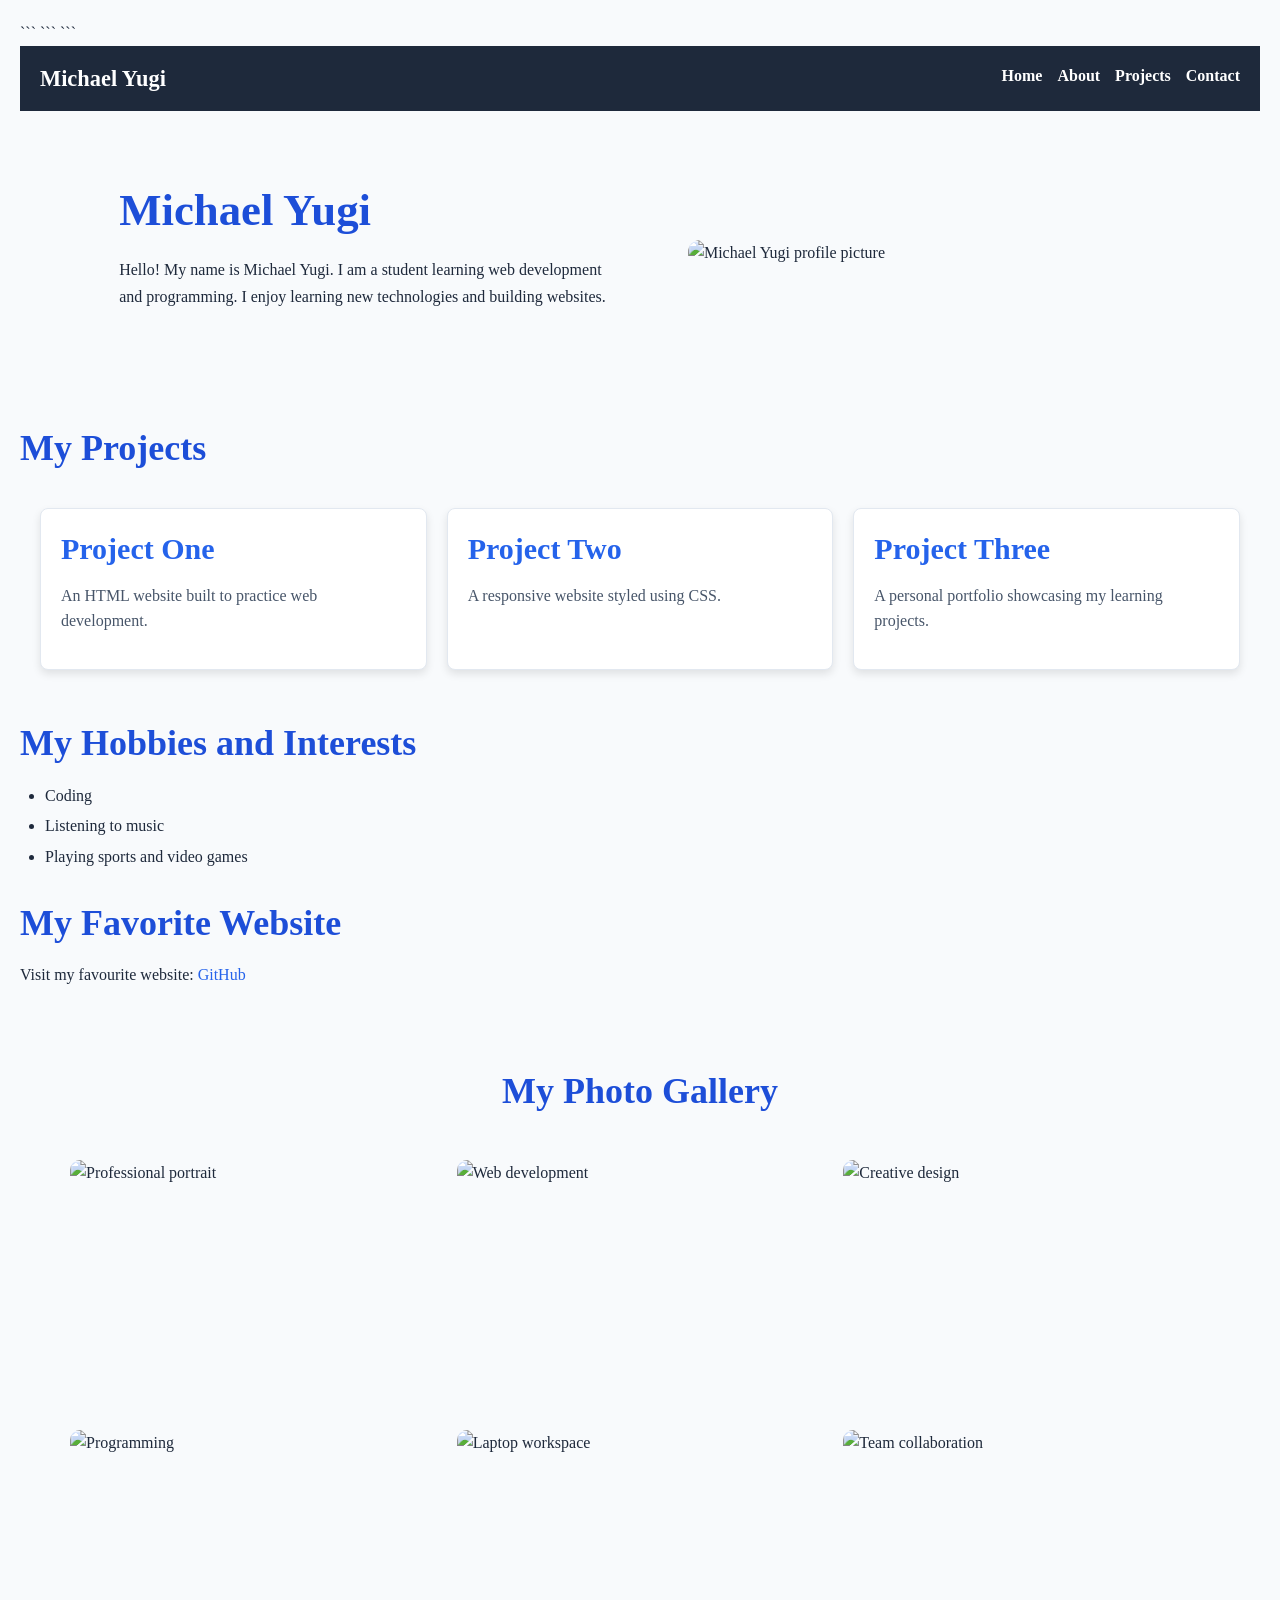
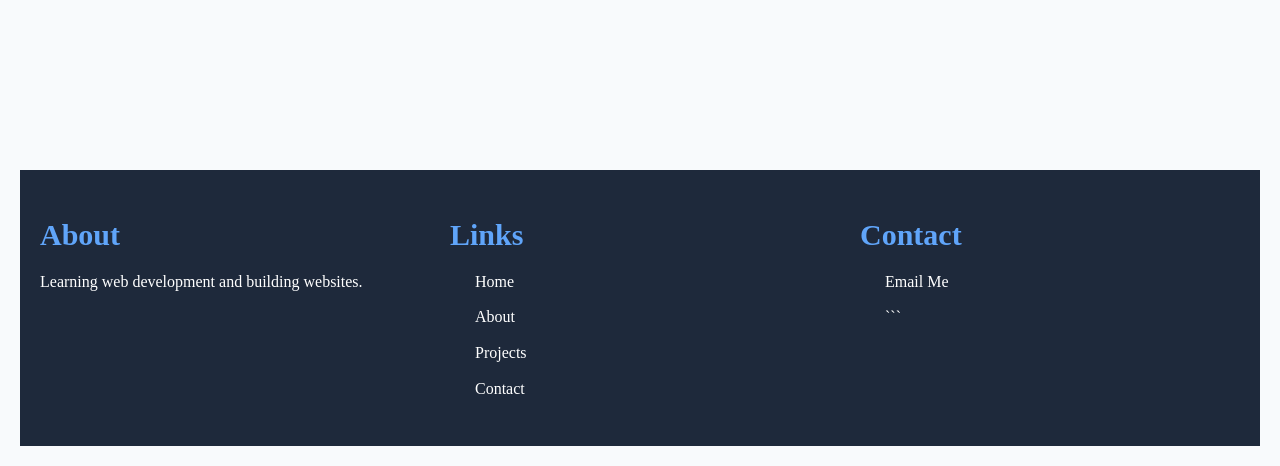
==== commit 691d56e1: "Update index.html" ====
--- a/index.html
+++ b/index.html
@@ -17,7 +17,7 @@
 </head>
 
 <body>
-
+    
 ```
 <!-- Navigation Bar -->
 <header>
@@ -130,39 +130,37 @@
 
 
     <!-- Photo Gallery -->
-    <section class="gallery-section">
-
-        <h2>My Photo Gallery</h2>
-
-        <div class="photo-gallery">
-
-            <div class="gallery-item">
-                <img src="images/photo1.jpg" alt="Photo 1">
-            </div>
-
-            <div class="gallery-item">
-                <img src="images/photo2.jpg" alt="Photo 2">
-            </div>
-
-            <div class="gallery-item">
-                <img src="images/photo3.jpg" alt="Photo 3">
-            </div>
-
-            <div class="gallery-item">
-                <img src="images/photo4.jpg" alt="Photo 4">
-            </div>
-
-            <div class="gallery-item">
-                <img src="images/photo5.jpg" alt="Photo 5">
-            </div>
-
-            <div class="gallery-item">
-                <img src="images/photo6.jpg" alt="Photo 6">
-            </div>
-
-        </div>
-
-    </section>
+   <section class="gallery-section">
+    <h2>My Photo Gallery</h2>
+
+    <div class="photo-gallery">
+
+        <div class="gallery-item">
+            <img src="PASTE_IMAGE_1_LINK" alt="Professional portrait">
+        </div>
+
+        <div class="gallery-item">
+            <img src="PASTE_IMAGE_2_LINK" alt="Web development">
+        </div>
+
+        <div class="gallery-item">
+            <img src="PASTE_IMAGE_3_LINK" alt="Creative design">
+        </div>
+
+        <div class="gallery-item">
+            <img src="PASTE_IMAGE_4_LINK" alt="Programming">
+        </div>
+
+        <div class="gallery-item">
+            <img src="PASTE_IMAGE_5_LINK" alt="Laptop workspace">
+        </div>
+
+        <div class="gallery-item">
+            <img src="PASTE_IMAGE_6_LINK" alt="Team collaboration">
+        </div>
+
+    </div>
+</section>
 
 </main>
 
--- a/styles.css
+++ b/styles.css
@@ -1,4 +1,5 @@
 @import url('https://fonts.googleapis.com/css2?family=Open+Sans:wght@400;500;600;700&family=Poppins:wght@400;500;600;700&display=swap');
+
 * {
     margin: 0;
     padding: 0;
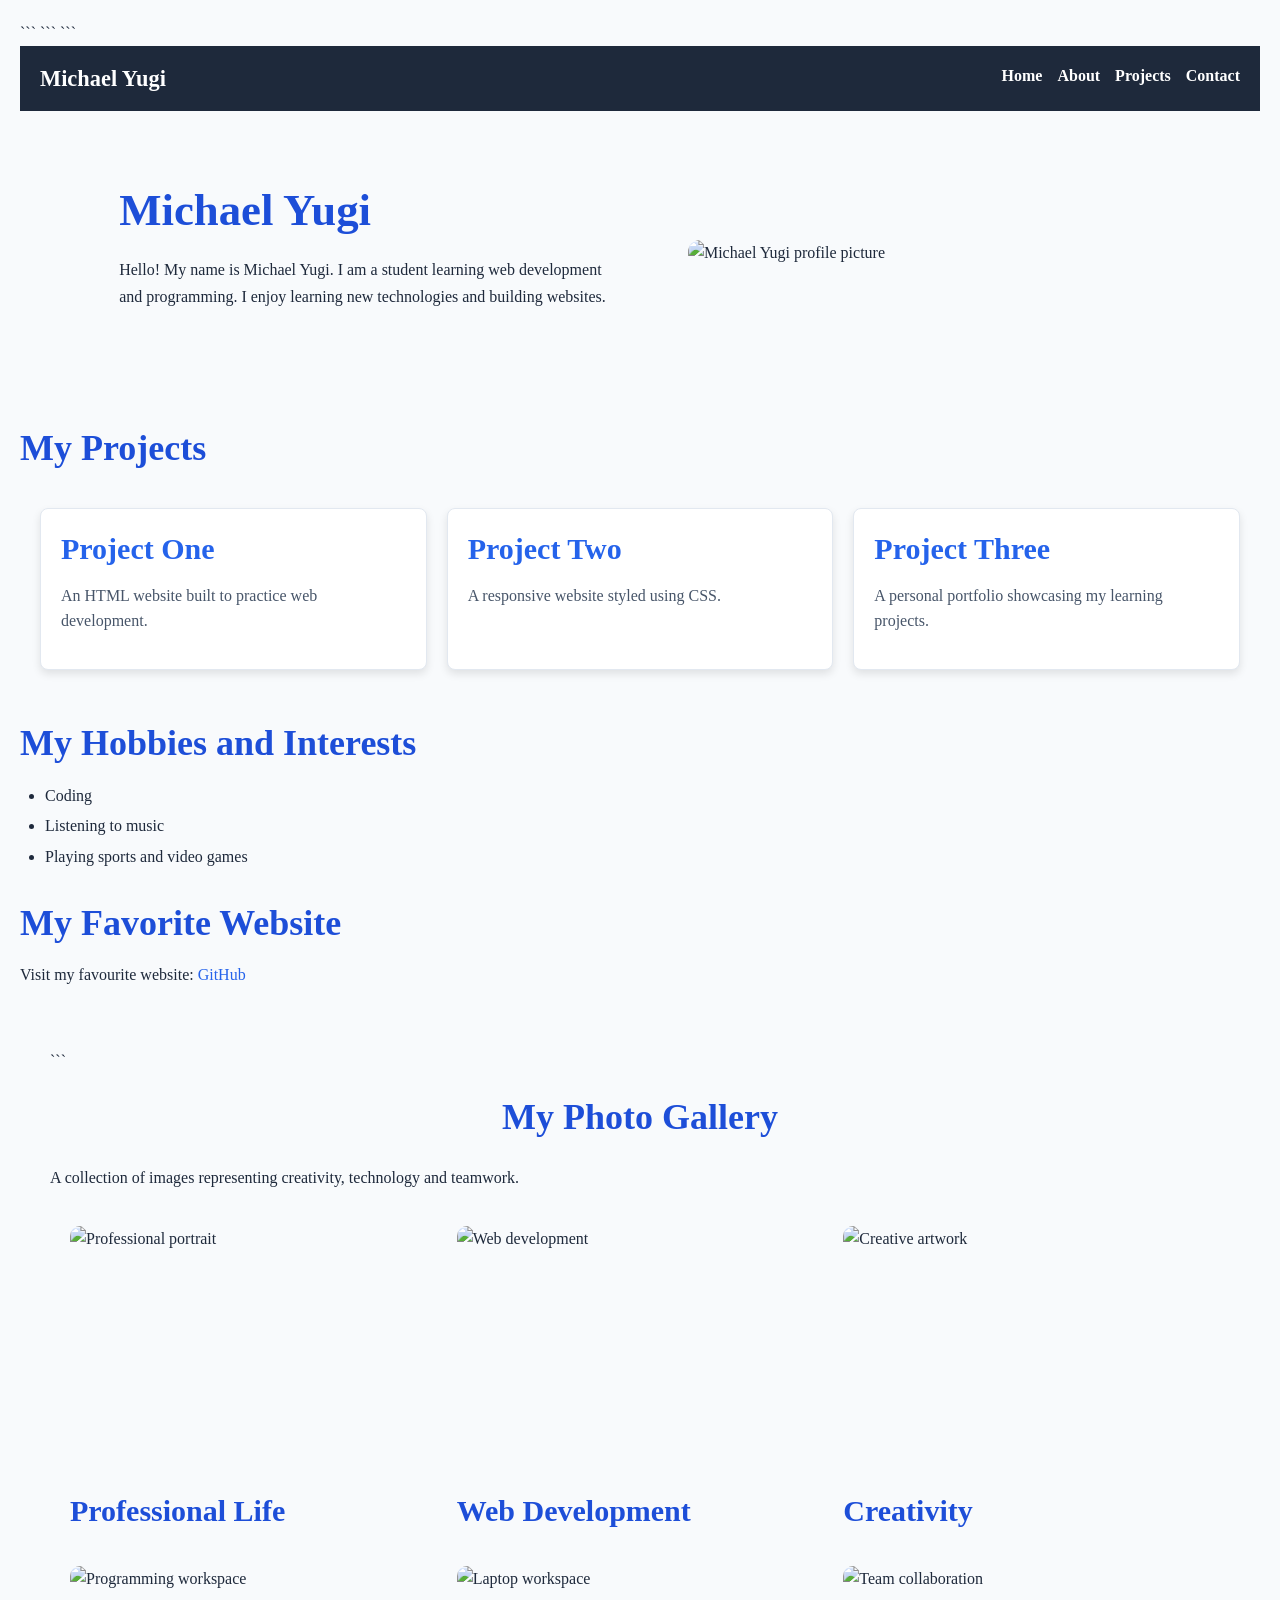
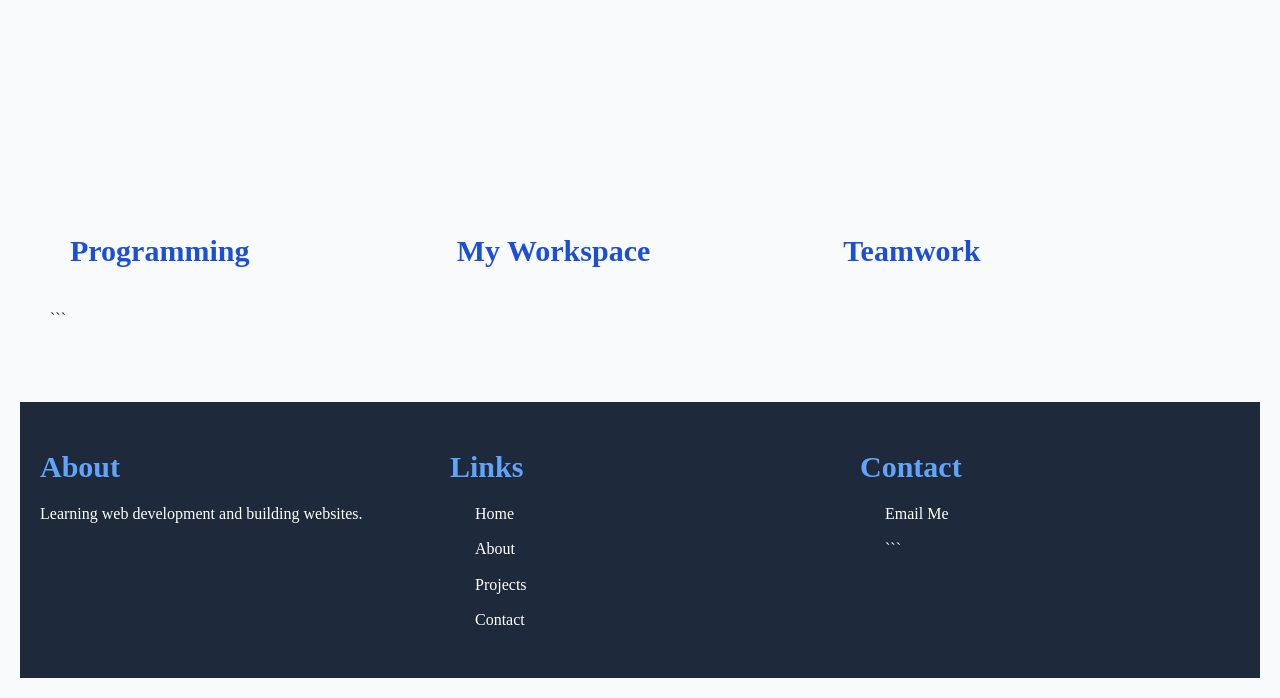
==== commit d261aa19: "index.html" ====
--- a/index.html
+++ b/index.html
@@ -129,38 +129,65 @@
     </section>
 
 
-    <!-- Photo Gallery -->
-   <section class="gallery-section">
-    <h2>My Photo Gallery</h2>
-
-    <div class="photo-gallery">
-
-        <div class="gallery-item">
-            <img src="PASTE_IMAGE_1_LINK" alt="Professional portrait">
-        </div>
-
-        <div class="gallery-item">
-            <img src="PASTE_IMAGE_2_LINK" alt="Web development">
-        </div>
-
-        <div class="gallery-item">
-            <img src="PASTE_IMAGE_3_LINK" alt="Creative design">
-        </div>
-
-        <div class="gallery-item">
-            <img src="PASTE_IMAGE_4_LINK" alt="Programming">
-        </div>
-
-        <div class="gallery-item">
-            <img src="PASTE_IMAGE_5_LINK" alt="Laptop workspace">
-        </div>
-
-        <div class="gallery-item">
-            <img src="PASTE_IMAGE_6_LINK" alt="Team collaboration">
-        </div>
-
-    </div>
+    <!-- Photo Gallery Section -->
+
+<section class="gallery-section" id="gallery">
+
+```
+<h2>My Photo Gallery</h2>
+<p class="gallery-description">
+    A collection of images representing creativity, technology and teamwork.
+</p>
+
+<div class="photo-gallery">
+
+    <div class="gallery-item">
+        <img src="./images/photo1.jpg" alt="Professional portrait">
+        <div class="gallery-overlay">
+            <h3>Professional Life</h3>
+        </div>
+    </div>
+
+    <div class="gallery-item">
+        <img src="images/photo2.jpg" alt="Web development">
+        <div class="gallery-overlay">
+            <h3>Web Development</h3>
+        </div>
+    </div>
+
+    <div class="gallery-item">
+        <img src="images/photo3.jpg" alt="Creative artwork">
+        <div class="gallery-overlay">
+            <h3>Creativity</h3>
+        </div>
+    </div>
+
+    <div class="gallery-item">
+        <img src="images/photo4.jpg" alt="Programming workspace">
+        <div class="gallery-overlay">
+            <h3>Programming</h3>
+        </div>
+    </div>
+
+    <div class="gallery-item">
+        <img src="images/photo5.jpg" alt="Laptop workspace">
+        <div class="gallery-overlay">
+            <h3>My Workspace</h3>
+        </div>
+    </div>
+
+    <div class="gallery-item">
+        <img src="images/photo6.jpg" alt="Team collaboration">
+        <div class="gallery-overlay">
+            <h3>Teamwork</h3>
+        </div>
+    </div>
+
+</div>
+```
+
 </section>
+
 
 </main>
 
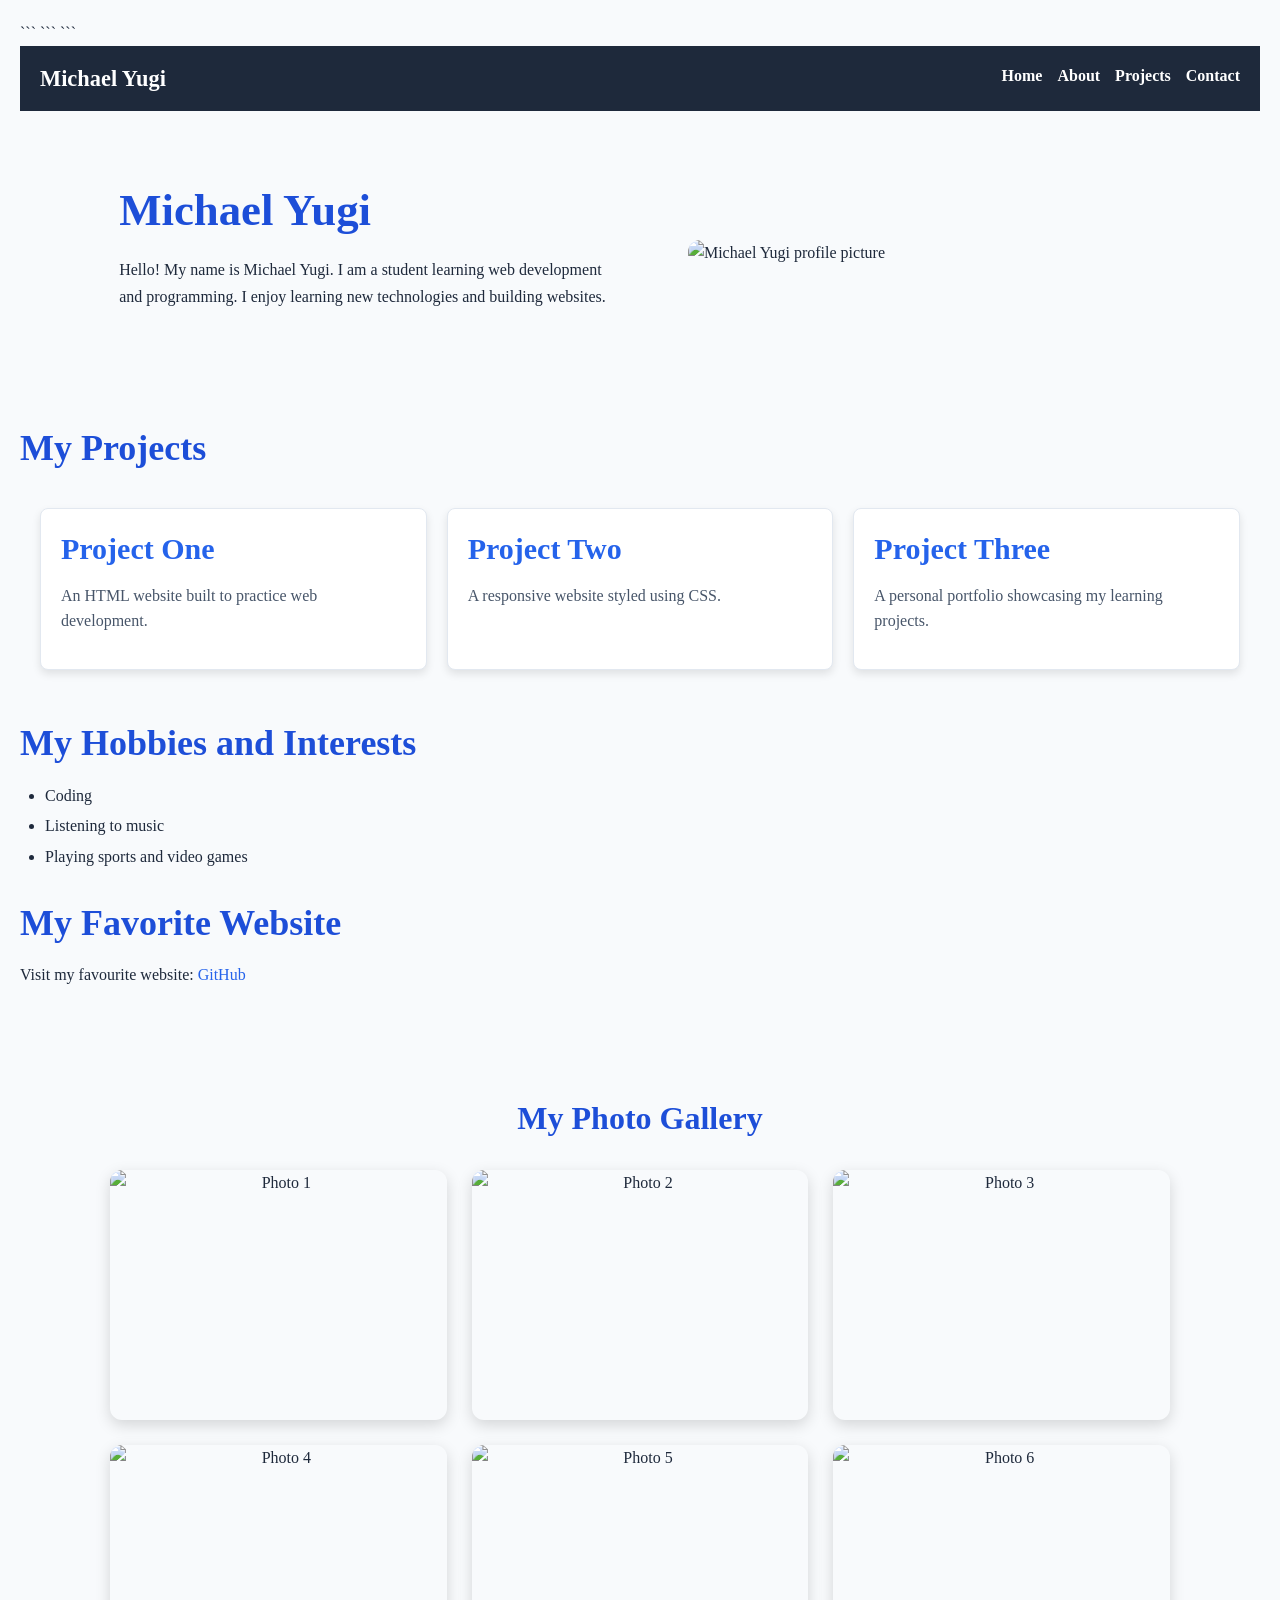
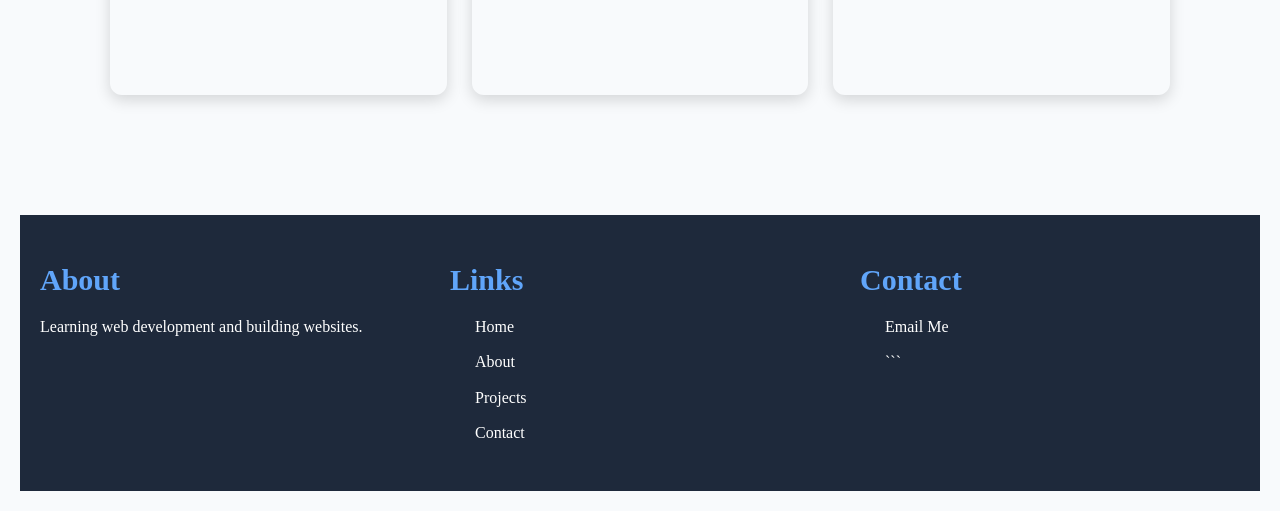
==== commit 1d1e3b3c: "Merge branch 'main' of https://github.com/michael-yugi/iyf-s12-week-02-michaelyugi" ====
--- a/index.html
+++ b/index.html
@@ -7,7 +7,7 @@
     <meta name="viewport" content="width=device-width, initial-scale=1.0">
 
 ```
-<meta name="description" content="Michael Yugi's personal portfolio website.">
+<meta name="description" content=" Michael Yugi's personal portfolio website.">
 
 <title>Michael Yugi - Home</title>
 
@@ -129,64 +129,40 @@
     </section>
 
 
-    <!-- Photo Gallery Section -->
-
-<section class="gallery-section" id="gallery">
-
-```
-<h2>My Photo Gallery</h2>
-<p class="gallery-description">
-    A collection of images representing creativity, technology and teamwork.
-</p>
-
-<div class="photo-gallery">
-
-    <div class="gallery-item">
-        <img src="./images/photo1.jpg" alt="Professional portrait">
-        <div class="gallery-overlay">
-            <h3>Professional Life</h3>
-        </div>
-    </div>
-
-    <div class="gallery-item">
-        <img src="images/photo2.jpg" alt="Web development">
-        <div class="gallery-overlay">
-            <h3>Web Development</h3>
-        </div>
-    </div>
-
-    <div class="gallery-item">
-        <img src="images/photo3.jpg" alt="Creative artwork">
-        <div class="gallery-overlay">
-            <h3>Creativity</h3>
-        </div>
-    </div>
-
-    <div class="gallery-item">
-        <img src="images/photo4.jpg" alt="Programming workspace">
-        <div class="gallery-overlay">
-            <h3>Programming</h3>
-        </div>
-    </div>
-
-    <div class="gallery-item">
-        <img src="images/photo5.jpg" alt="Laptop workspace">
-        <div class="gallery-overlay">
-            <h3>My Workspace</h3>
-        </div>
-    </div>
-
-    <div class="gallery-item">
-        <img src="images/photo6.jpg" alt="Team collaboration">
-        <div class="gallery-overlay">
-            <h3>Teamwork</h3>
-        </div>
-    </div>
-
-</div>
-```
-
-</section>
+    <!-- Photo Gallery -->
+    <section class="gallery-section">
+
+        <h2>My Photo Gallery</h2>
+
+        <div class="photo-gallery">
+
+            <div class="gallery-item">
+                <img src="images/photo1.jpg" alt="Photo 1">
+            </div>
+
+            <div class="gallery-item">
+                <img src="images/photo2.jpg" alt="Photo 2">
+            </div>
+
+            <div class="gallery-item">
+                <img src="images/photo3.jpg" alt="Photo 3">
+            </div>
+
+            <div class="gallery-item">
+                <img src="images/photo4.jpg" alt="Photo 4">
+            </div>
+
+            <div class="gallery-item">
+                <img src="images/photo5.jpg" alt="Photo 5">
+            </div>
+
+            <div class="gallery-item">
+                <img src="images/photo6.jpg" alt="Photo 6">
+            </div>
+
+        </div>
+
+    </section>
 
 
 </main>
--- a/styles.css
+++ b/styles.css
@@ -1383,4 +1383,92 @@
         animation-iteration-count: 1 !important;
         transition-duration: 0.01ms !important;
     }
-}+}
+
+/* Professional Photo Gallery */
+
+.gallery-section {
+padding: 60px 20px;
+text-align: center;
+}
+
+.gallery-section h2 {
+font-size: 32px;
+margin-bottom: 10px;
+}
+
+.gallery-description {
+margin-bottom: 35px;
+color: #777;
+}
+
+.photo-gallery {
+display: grid;
+grid-template-columns: repeat(3, 1fr);
+gap: 25px;
+max-width: 1100px;
+margin: auto;
+}
+
+.gallery-item {
+position: relative;
+overflow: hidden;
+border-radius: 12px;
+height: 250px;
+box-shadow: 0 5px 15px rgba(0, 0, 0, 0.15);
+}
+
+.gallery-item img {
+width: 100%;
+height: 100%;
+object-fit: cover;
+display: block;
+transition: transform 0.4s ease;
+}
+
+.gallery-item:hover img {
+transform: scale(1.1);
+}
+
+.gallery-overlay {
+position: absolute;
+bottom: 0;
+left: 0;
+width: 100%;
+padding: 15px;
+background: linear-gradient(transparent, rgba(0, 0, 0, 0.8));
+color: white;
+box-sizing: border-box;
+opacity: 0;
+transition: opacity 0.3s ease;
+}
+
+.gallery-item:hover .gallery-overlay {
+opacity: 1;
+}
+
+.gallery-overlay h3 {
+margin: 0;
+font-size: 18px;
+}
+
+/* Tablet */
+@media screen and (max-width: 768px) {
+.photo-gallery {
+grid-template-columns: repeat(2, 1fr);
+}
+}
+
+/* Mobile */
+@media screen and (max-width: 480px) {
+.photo-gallery {
+grid-template-columns: 1fr;
+}
+
+```
+.gallery-section h2 {
+    font-size: 25px;
+}
+```
+
+}
